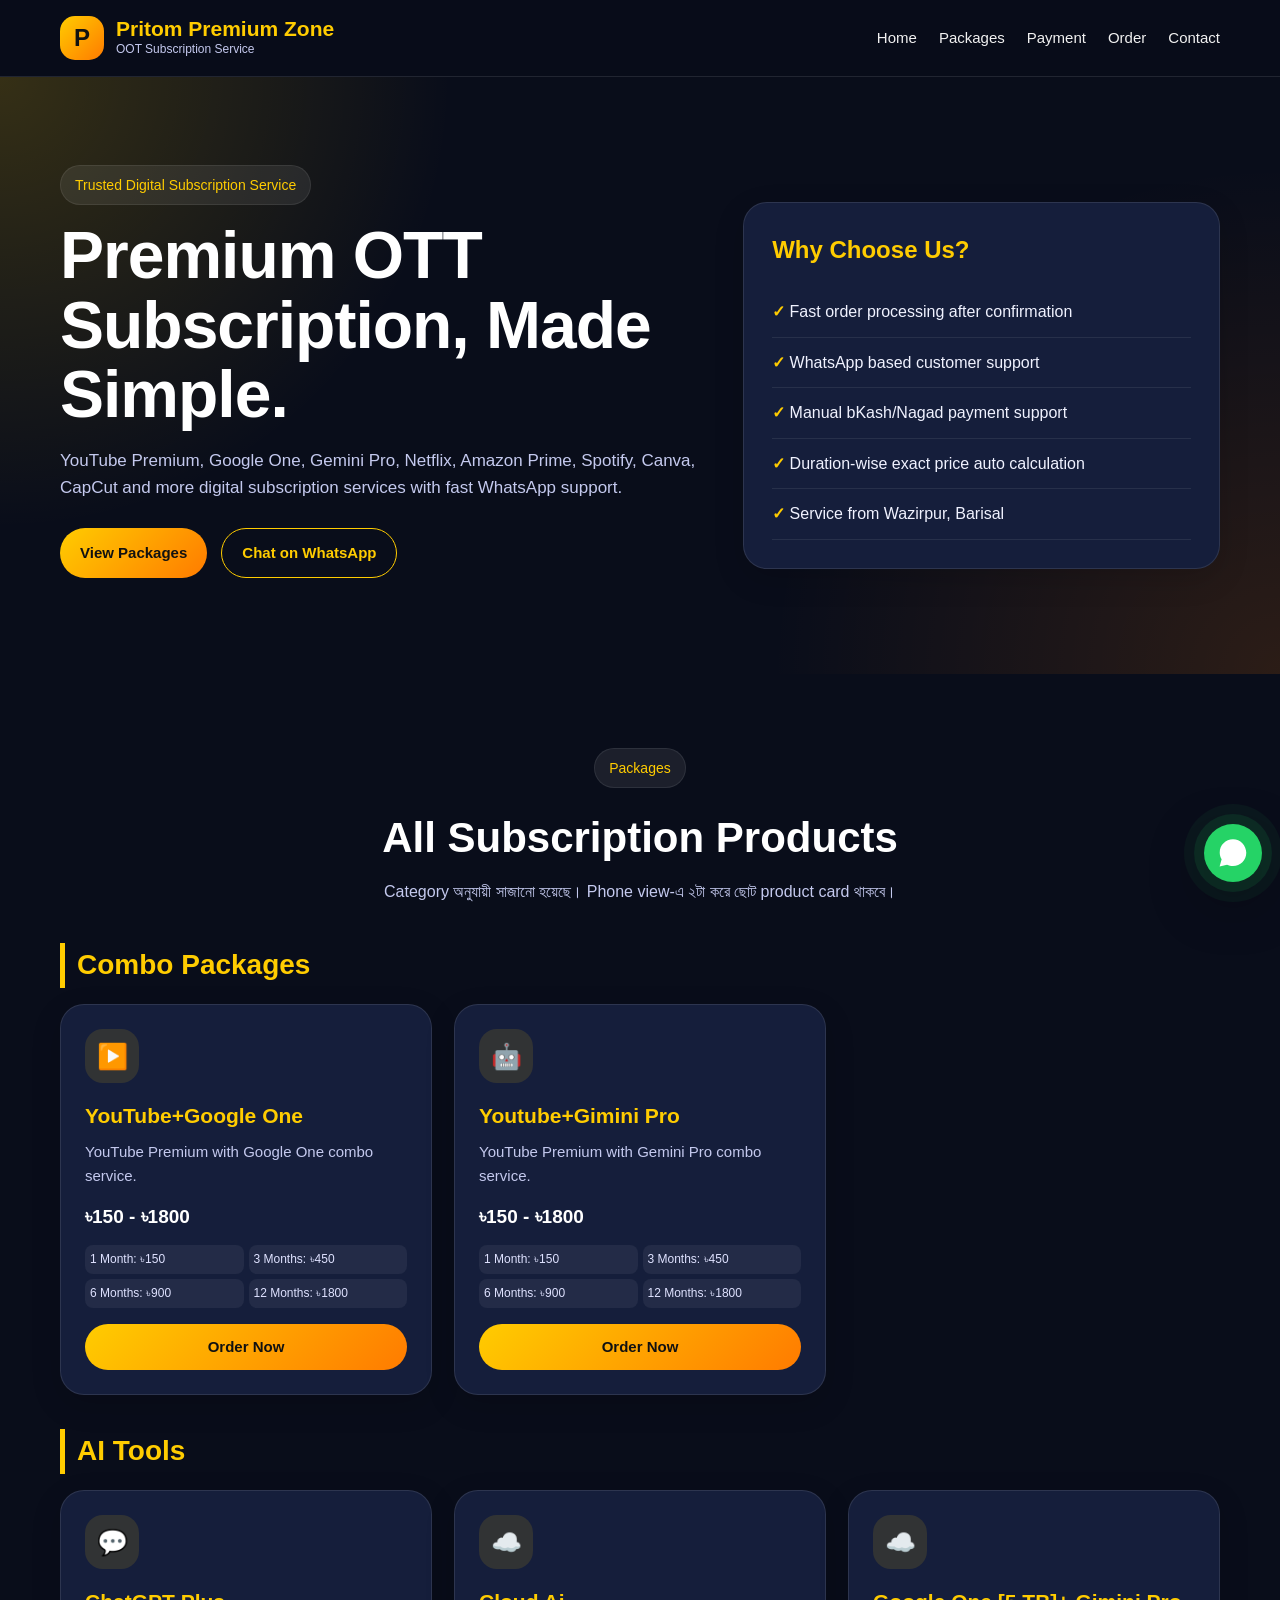
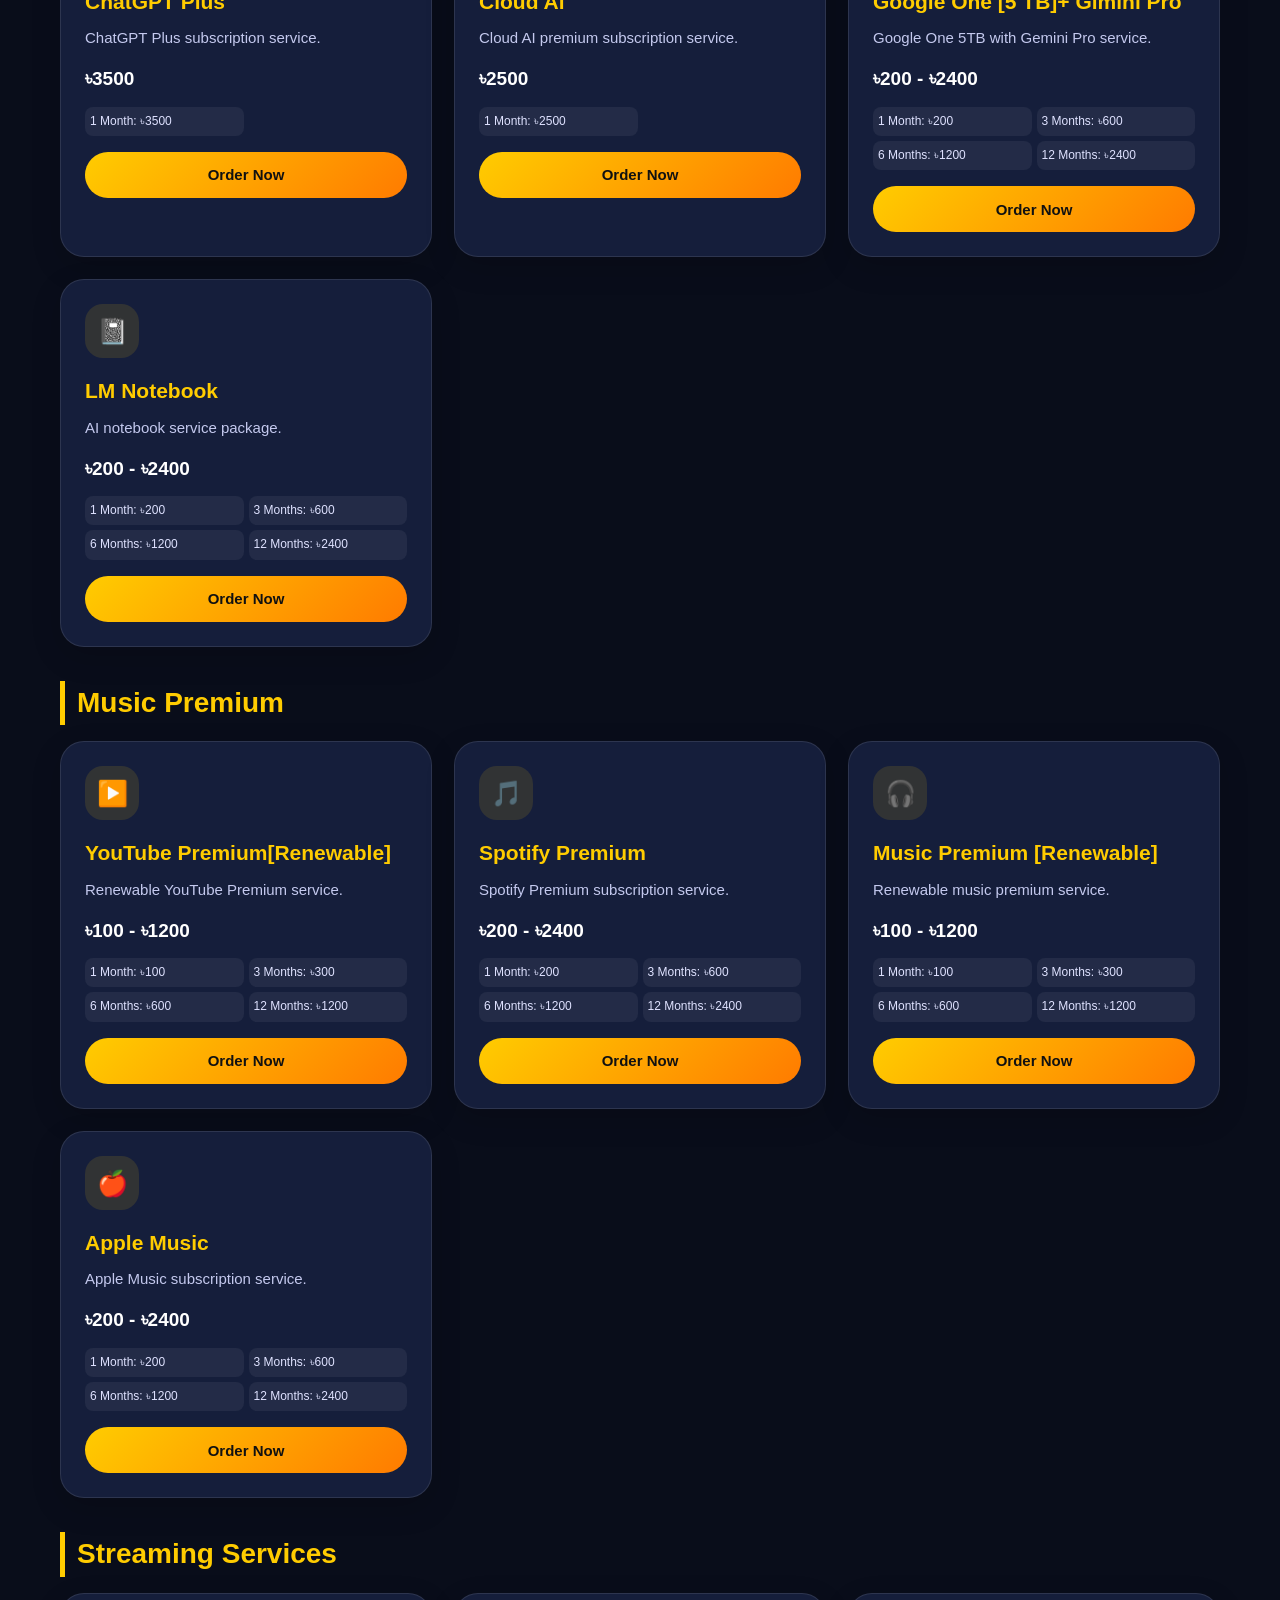
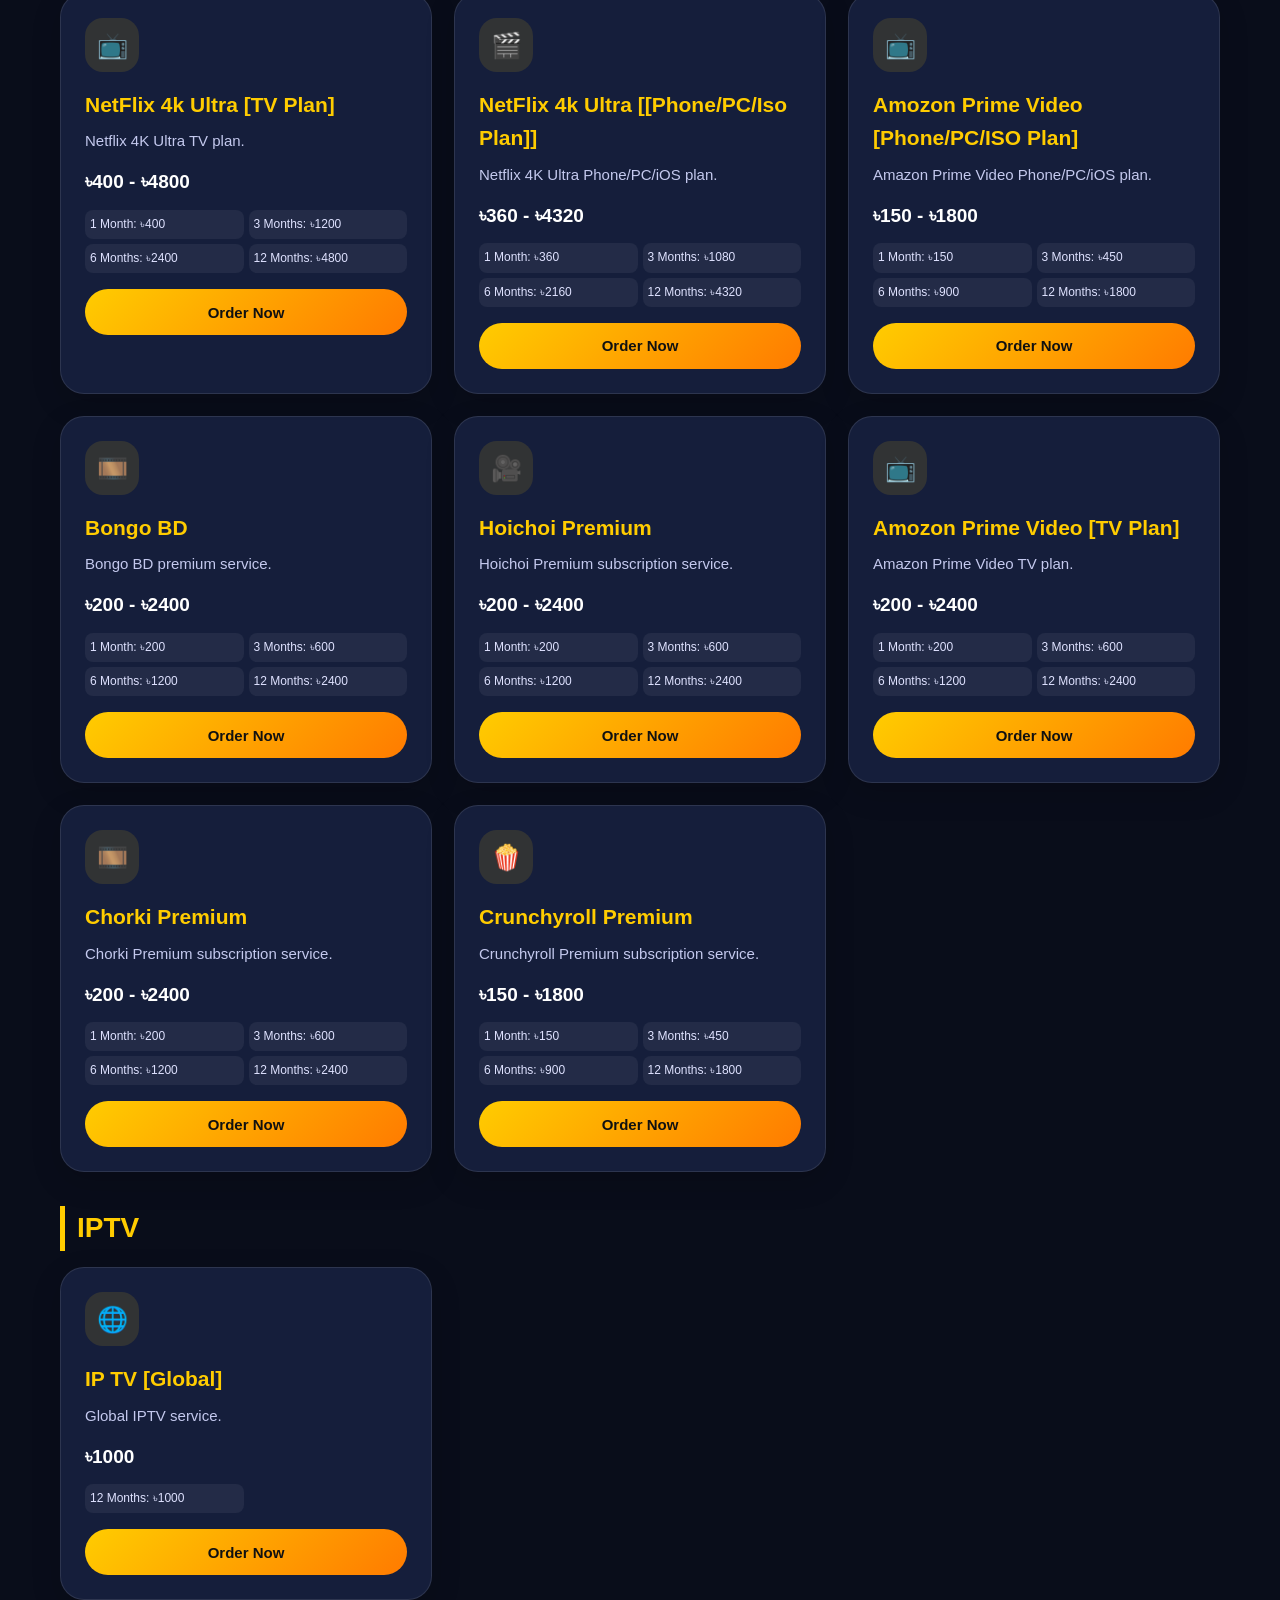
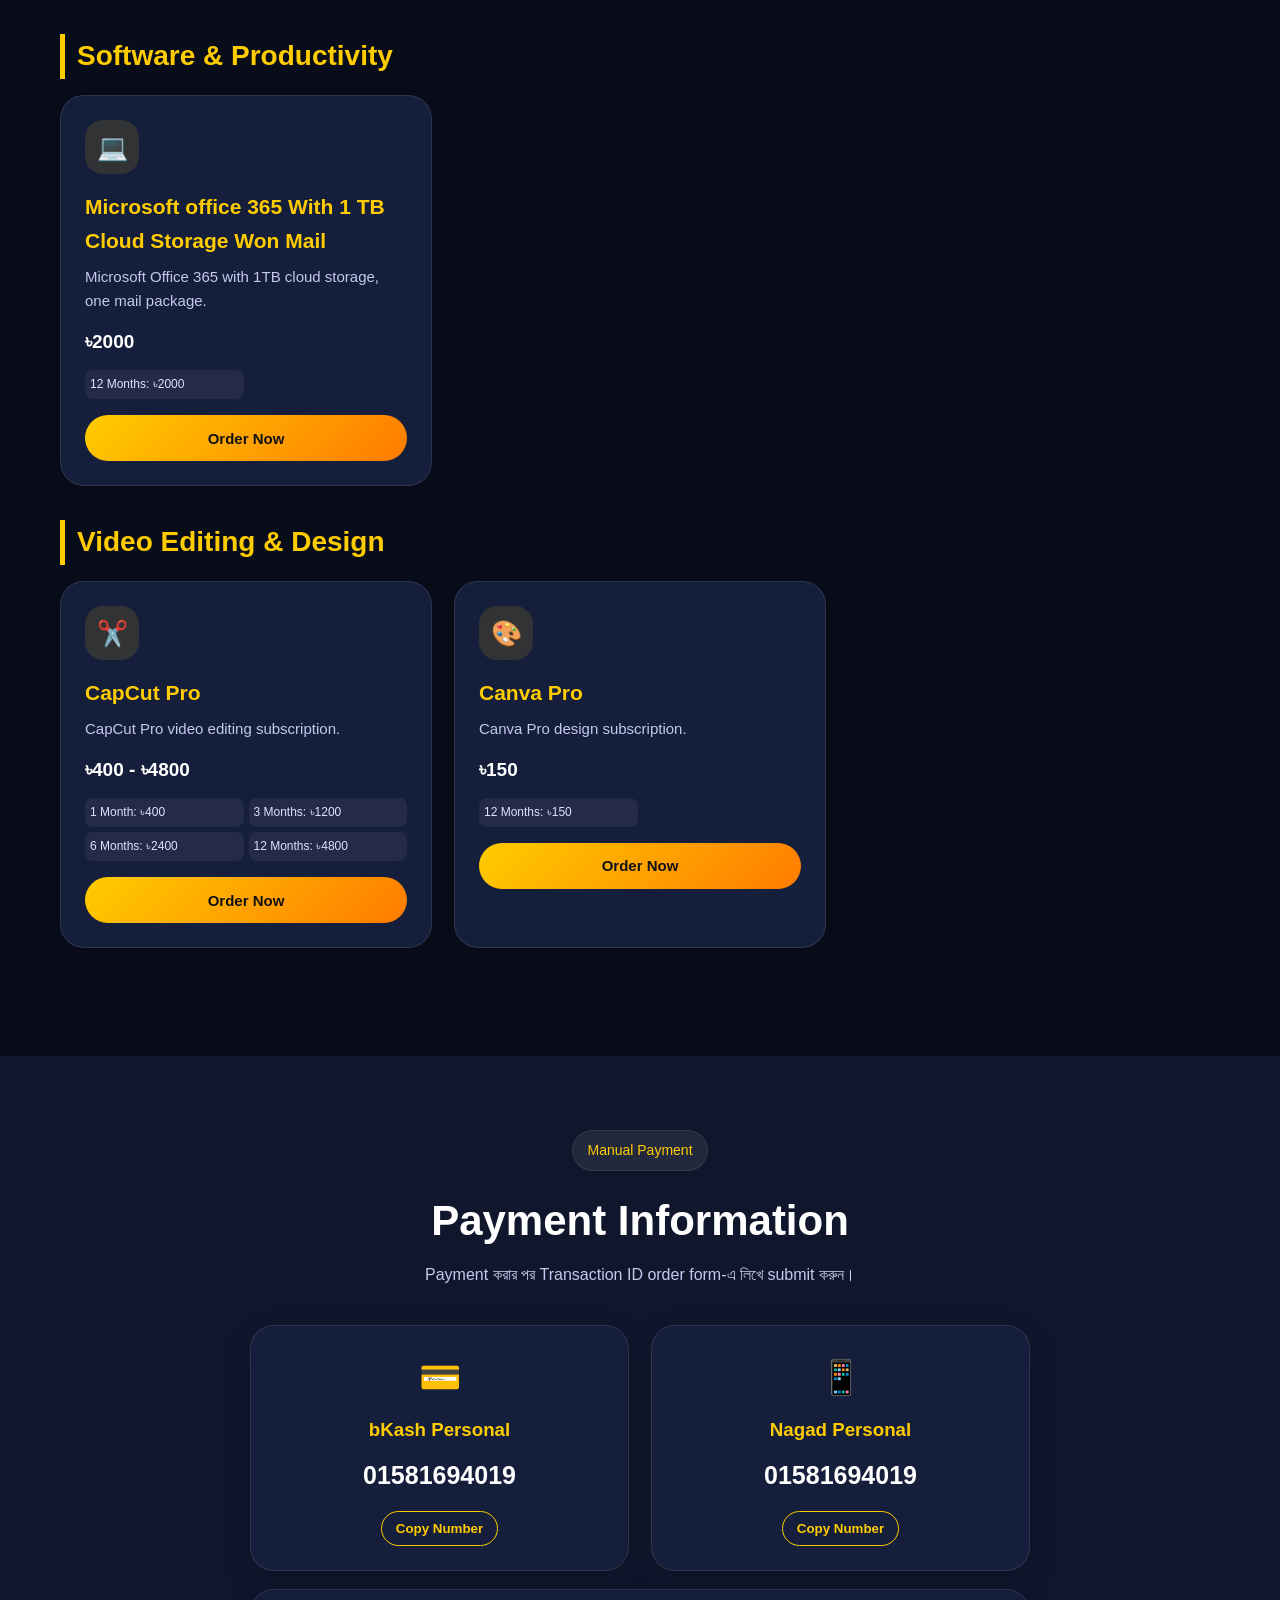
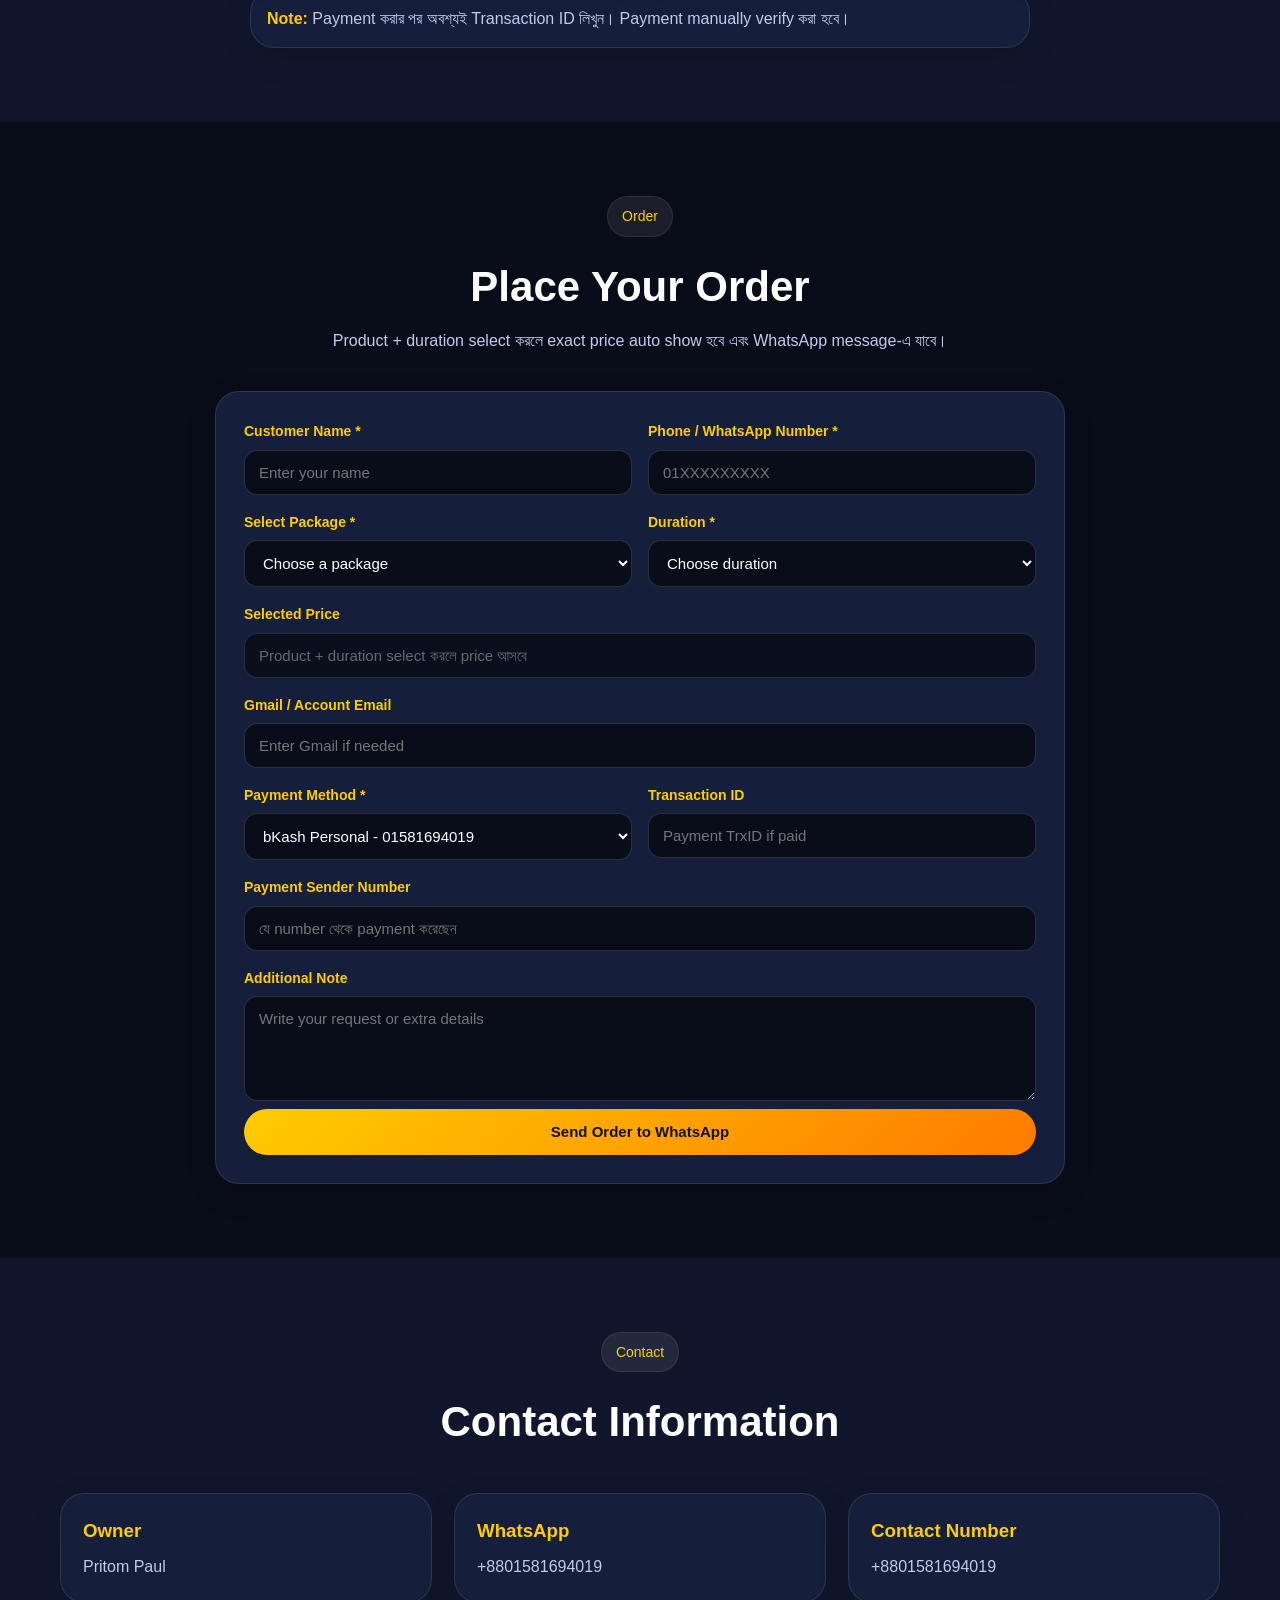
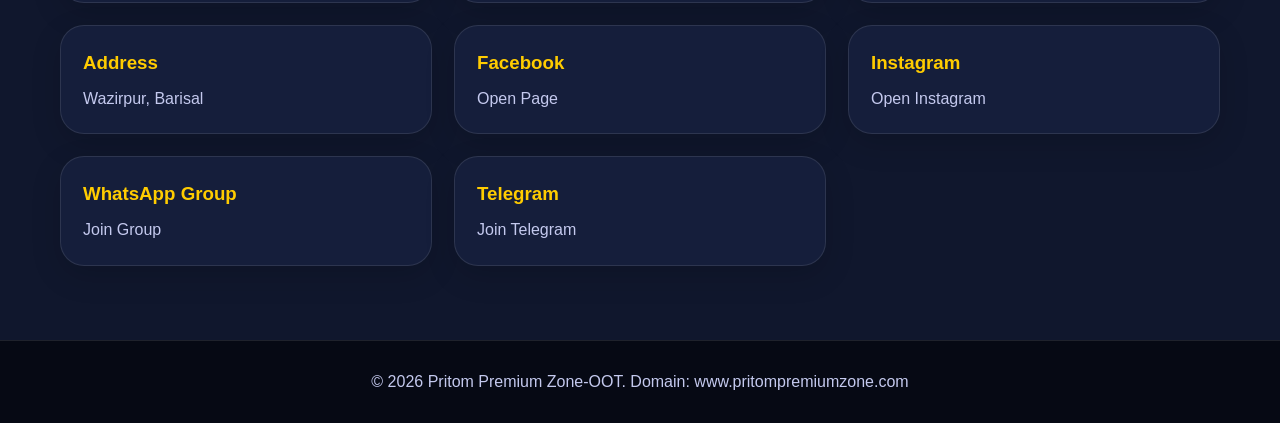
==== index.html @ 1ba86f8a "Add files via upload" ====
<!DOCTYPE html>
<html lang="bn">
<head>
  <meta charset="UTF-8" />
  <meta name="viewport" content="width=device-width, initial-scale=1.0" />
  <title>Pritom Premium Zone-OOT</title>
  <meta name="description" content="Pritom Premium Zone-OOT - Premium OTT subscription service in Bangladesh." />
  <link rel="stylesheet" href="style.css" />
</head>
<body>
  <header class="site-header">
    <div class="container nav-wrap">
      <a href="#home" class="brand">
        <span class="brand-icon">P</span>
        <span>
          <strong>Pritom Premium Zone</strong>
          <small>OOT Subscription Service</small>
        </span>
      </a>
      <button class="menu-btn" id="menuBtn">☰</button>
      <nav class="nav-menu" id="navMenu">
        <a href="#home">Home</a>
        <a href="#packages">Packages</a>
        <a href="#payment">Payment</a>
        <a href="#order">Order</a>
        <a href="#contact">Contact</a>
      </nav>
    </div>
  </header>

  <main>
    <section class="hero" id="home">
      <div class="container hero-grid">
        <div>
          <span class="tag">Trusted Digital Subscription Service</span>
          <h1>Premium OTT Subscription, Made Simple.</h1>
          <p>YouTube Premium, Google One, Gemini Pro, Netflix, Amazon Prime, Spotify, Canva, CapCut and more digital subscription services with fast WhatsApp support.</p>
          <div class="hero-actions">
            <a href="#packages" class="btn primary">View Packages</a>
            <a href="https://wa.me/8801581694019" target="_blank" class="btn secondary">Chat on WhatsApp</a>
          </div>
        </div>
        <div class="hero-card">
          <h2>Why Choose Us?</h2>
          <ul>
            <li>Fast order processing after confirmation</li>
            <li>WhatsApp based customer support</li>
            <li>Manual bKash/Nagad payment support</li>
            <li>Duration-wise exact price auto calculation</li>
            <li>Service from Wazirpur, Barisal</li>
          </ul>
        </div>
      </div>
    </section>

    <section class="section" id="packages">
      <div class="container">
        <div class="section-head">
          <span class="tag">Packages</span>
          <h2>All Subscription Products</h2>
          <p>Category অনুযায়ী সাজানো হয়েছে। Phone view-এ ২টা করে ছোট product card থাকবে।</p>
        </div>
        
      <div class="category-block">
        <h3 class="category-title">Combo Packages</h3>
        <div class="package-grid">
          
          <article class="package-card">
            <div class="package-icon">▶️</div>
            <h3>YouTube+Google One</h3>
            <p>YouTube Premium with Google One combo service.</p>
            <div class="price">৳150 - ৳1800</div>
            <div class="mini-prices"><span>1 Month: ৳150</span><span>3 Months: ৳450</span><span>6 Months: ৳900</span><span>12 Months: ৳1800</span></div>
            <button class="btn primary full" onclick="selectPackage('YouTube+Google One')">Order Now</button>
          </article>
          <article class="package-card">
            <div class="package-icon">🤖</div>
            <h3>Youtube+Gimini Pro</h3>
            <p>YouTube Premium with Gemini Pro combo service.</p>
            <div class="price">৳150 - ৳1800</div>
            <div class="mini-prices"><span>1 Month: ৳150</span><span>3 Months: ৳450</span><span>6 Months: ৳900</span><span>12 Months: ৳1800</span></div>
            <button class="btn primary full" onclick="selectPackage('Youtube+Gimini Pro')">Order Now</button>
          </article>
        </div>
      </div>
      <div class="category-block">
        <h3 class="category-title">AI Tools</h3>
        <div class="package-grid">
          
          <article class="package-card">
            <div class="package-icon">💬</div>
            <h3>ChatGPT Plus</h3>
            <p>ChatGPT Plus subscription service.</p>
            <div class="price">৳3500</div>
            <div class="mini-prices"><span>1 Month: ৳3500</span></div>
            <button class="btn primary full" onclick="selectPackage('ChatGPT Plus')">Order Now</button>
          </article>
          <article class="package-card">
            <div class="package-icon">☁️</div>
            <h3>Cloud Ai</h3>
            <p>Cloud AI premium subscription service.</p>
            <div class="price">৳2500</div>
            <div class="mini-prices"><span>1 Month: ৳2500</span></div>
            <button class="btn primary full" onclick="selectPackage('Cloud Ai')">Order Now</button>
          </article>
          <article class="package-card">
            <div class="package-icon">☁️</div>
            <h3>Google One [5 TB]+ Gimini Pro</h3>
            <p>Google One 5TB with Gemini Pro service.</p>
            <div class="price">৳200 - ৳2400</div>
            <div class="mini-prices"><span>1 Month: ৳200</span><span>3 Months: ৳600</span><span>6 Months: ৳1200</span><span>12 Months: ৳2400</span></div>
            <button class="btn primary full" onclick="selectPackage('Google One [5 TB]+ Gimini Pro')">Order Now</button>
          </article>
          <article class="package-card">
            <div class="package-icon">📓</div>
            <h3>LM Notebook</h3>
            <p>AI notebook service package.</p>
            <div class="price">৳200 - ৳2400</div>
            <div class="mini-prices"><span>1 Month: ৳200</span><span>3 Months: ৳600</span><span>6 Months: ৳1200</span><span>12 Months: ৳2400</span></div>
            <button class="btn primary full" onclick="selectPackage('LM Notebook')">Order Now</button>
          </article>
        </div>
      </div>
      <div class="category-block">
        <h3 class="category-title">Music Premium</h3>
        <div class="package-grid">
          
          <article class="package-card">
            <div class="package-icon">▶️</div>
            <h3>YouTube Premium[Renewable]</h3>
            <p>Renewable YouTube Premium service.</p>
            <div class="price">৳100 - ৳1200</div>
            <div class="mini-prices"><span>1 Month: ৳100</span><span>3 Months: ৳300</span><span>6 Months: ৳600</span><span>12 Months: ৳1200</span></div>
            <button class="btn primary full" onclick="selectPackage('YouTube Premium[Renewable]')">Order Now</button>
          </article>
          <article class="package-card">
            <div class="package-icon">🎵</div>
            <h3>Spotify Premium</h3>
            <p>Spotify Premium subscription service.</p>
            <div class="price">৳200 - ৳2400</div>
            <div class="mini-prices"><span>1 Month: ৳200</span><span>3 Months: ৳600</span><span>6 Months: ৳1200</span><span>12 Months: ৳2400</span></div>
            <button class="btn primary full" onclick="selectPackage('Spotify Premium')">Order Now</button>
          </article>
          <article class="package-card">
            <div class="package-icon">🎧</div>
            <h3>Music Premium [Renewable]</h3>
            <p>Renewable music premium service.</p>
            <div class="price">৳100 - ৳1200</div>
            <div class="mini-prices"><span>1 Month: ৳100</span><span>3 Months: ৳300</span><span>6 Months: ৳600</span><span>12 Months: ৳1200</span></div>
            <button class="btn primary full" onclick="selectPackage('Music Premium [Renewable]')">Order Now</button>
          </article>
          <article class="package-card">
            <div class="package-icon">🍎</div>
            <h3>Apple Music</h3>
            <p>Apple Music subscription service.</p>
            <div class="price">৳200 - ৳2400</div>
            <div class="mini-prices"><span>1 Month: ৳200</span><span>3 Months: ৳600</span><span>6 Months: ৳1200</span><span>12 Months: ৳2400</span></div>
            <button class="btn primary full" onclick="selectPackage('Apple Music')">Order Now</button>
          </article>
        </div>
      </div>
      <div class="category-block">
        <h3 class="category-title">Streaming Services</h3>
        <div class="package-grid">
          
          <article class="package-card">
            <div class="package-icon">📺</div>
            <h3>NetFlix 4k Ultra [TV Plan]</h3>
            <p>Netflix 4K Ultra TV plan.</p>
            <div class="price">৳400 - ৳4800</div>
            <div class="mini-prices"><span>1 Month: ৳400</span><span>3 Months: ৳1200</span><span>6 Months: ৳2400</span><span>12 Months: ৳4800</span></div>
            <button class="btn primary full" onclick="selectPackage('NetFlix 4k Ultra [TV Plan]')">Order Now</button>
          </article>
          <article class="package-card">
            <div class="package-icon">🎬</div>
            <h3>NetFlix 4k Ultra [[Phone/PC/Iso Plan]]</h3>
            <p>Netflix 4K Ultra Phone/PC/iOS plan.</p>
            <div class="price">৳360 - ৳4320</div>
            <div class="mini-prices"><span>1 Month: ৳360</span><span>3 Months: ৳1080</span><span>6 Months: ৳2160</span><span>12 Months: ৳4320</span></div>
            <button class="btn primary full" onclick="selectPackage('NetFlix 4k Ultra [[Phone/PC/Iso Plan]]')">Order Now</button>
          </article>
          <article class="package-card">
            <div class="package-icon">📺</div>
            <h3>Amozon Prime Video [Phone/PC/ISO Plan]</h3>
            <p>Amazon Prime Video Phone/PC/iOS plan.</p>
            <div class="price">৳150 - ৳1800</div>
            <div class="mini-prices"><span>1 Month: ৳150</span><span>3 Months: ৳450</span><span>6 Months: ৳900</span><span>12 Months: ৳1800</span></div>
            <button class="btn primary full" onclick="selectPackage('Amozon Prime Video [Phone/PC/ISO Plan]')">Order Now</button>
          </article>
          <article class="package-card">
            <div class="package-icon">🎞️</div>
            <h3>Bongo BD</h3>
            <p>Bongo BD premium service.</p>
            <div class="price">৳200 - ৳2400</div>
            <div class="mini-prices"><span>1 Month: ৳200</span><span>3 Months: ৳600</span><span>6 Months: ৳1200</span><span>12 Months: ৳2400</span></div>
            <button class="btn primary full" onclick="selectPackage('Bongo BD')">Order Now</button>
          </article>
          <article class="package-card">
            <div class="package-icon">🎥</div>
            <h3>Hoichoi Premium</h3>
            <p>Hoichoi Premium subscription service.</p>
            <div class="price">৳200 - ৳2400</div>
            <div class="mini-prices"><span>1 Month: ৳200</span><span>3 Months: ৳600</span><span>6 Months: ৳1200</span><span>12 Months: ৳2400</span></div>
            <button class="btn primary full" onclick="selectPackage('Hoichoi Premium')">Order Now</button>
          </article>
          <article class="package-card">
            <div class="package-icon">📺</div>
            <h3>Amozon Prime Video [TV Plan]</h3>
            <p>Amazon Prime Video TV plan.</p>
            <div class="price">৳200 - ৳2400</div>
            <div class="mini-prices"><span>1 Month: ৳200</span><span>3 Months: ৳600</span><span>6 Months: ৳1200</span><span>12 Months: ৳2400</span></div>
            <button class="btn primary full" onclick="selectPackage('Amozon Prime Video [TV Plan]')">Order Now</button>
          </article>
          <article class="package-card">
            <div class="package-icon">🎞️</div>
            <h3>Chorki Premium</h3>
            <p>Chorki Premium subscription service.</p>
            <div class="price">৳200 - ৳2400</div>
            <div class="mini-prices"><span>1 Month: ৳200</span><span>3 Months: ৳600</span><span>6 Months: ৳1200</span><span>12 Months: ৳2400</span></div>
            <button class="btn primary full" onclick="selectPackage('Chorki Premium')">Order Now</button>
          </article>
          <article class="package-card">
            <div class="package-icon">🍿</div>
            <h3>Crunchyroll Premium</h3>
            <p>Crunchyroll Premium subscription service.</p>
            <div class="price">৳150 - ৳1800</div>
            <div class="mini-prices"><span>1 Month: ৳150</span><span>3 Months: ৳450</span><span>6 Months: ৳900</span><span>12 Months: ৳1800</span></div>
            <button class="btn primary full" onclick="selectPackage('Crunchyroll Premium')">Order Now</button>
          </article>
        </div>
      </div>
      <div class="category-block">
        <h3 class="category-title">IPTV</h3>
        <div class="package-grid">
          
          <article class="package-card">
            <div class="package-icon">🌐</div>
            <h3>IP TV [Global]</h3>
            <p>Global IPTV service.</p>
            <div class="price">৳1000</div>
            <div class="mini-prices"><span>12 Months: ৳1000</span></div>
            <button class="btn primary full" onclick="selectPackage('IP TV [Global]')">Order Now</button>
          </article>
        </div>
      </div>
      <div class="category-block">
        <h3 class="category-title">Software &amp; Productivity</h3>
        <div class="package-grid">
          
          <article class="package-card">
            <div class="package-icon">💻</div>
            <h3>Microsoft office 365 With 1 TB Cloud Storage Won Mail</h3>
            <p>Microsoft Office 365 with 1TB cloud storage, one mail package.</p>
            <div class="price">৳2000</div>
            <div class="mini-prices"><span>12 Months: ৳2000</span></div>
            <button class="btn primary full" onclick="selectPackage('Microsoft office 365 With 1 TB Cloud Storage Won Mail')">Order Now</button>
          </article>
        </div>
      </div>
      <div class="category-block">
        <h3 class="category-title">Video Editing &amp; Design</h3>
        <div class="package-grid">
          
          <article class="package-card">
            <div class="package-icon">✂️</div>
            <h3>CapCut Pro</h3>
            <p>CapCut Pro video editing subscription.</p>
            <div class="price">৳400 - ৳4800</div>
            <div class="mini-prices"><span>1 Month: ৳400</span><span>3 Months: ৳1200</span><span>6 Months: ৳2400</span><span>12 Months: ৳4800</span></div>
            <button class="btn primary full" onclick="selectPackage('CapCut Pro')">Order Now</button>
          </article>
          <article class="package-card">
            <div class="package-icon">🎨</div>
            <h3>Canva Pro</h3>
            <p>Canva Pro design subscription.</p>
            <div class="price">৳150</div>
            <div class="mini-prices"><span>12 Months: ৳150</span></div>
            <button class="btn primary full" onclick="selectPackage('Canva Pro')">Order Now</button>
          </article>
        </div>
      </div>
      </div>
    </section>

    <section class="section dark-section" id="payment">
      <div class="container">
        <div class="section-head">
          <span class="tag">Manual Payment</span>
          <h2>Payment Information</h2>
          <p>Payment করার পর Transaction ID order form-এ লিখে submit করুন।</p>
        </div>
        <div class="payment-grid">
          <div class="payment-card">
            <div class="payment-icon">💳</div>
            <h3>bKash Personal</h3>
            <p class="payment-number">01581694019</p>
            <button class="copy-btn" onclick="copyText('01581694019')">Copy Number</button>
          </div>
          <div class="payment-card">
            <div class="payment-icon">📱</div>
            <h3>Nagad Personal</h3>
            <p class="payment-number">01581694019</p>
            <button class="copy-btn" onclick="copyText('01581694019')">Copy Number</button>
          </div>
        </div>
        <div class="payment-note">
          <strong>Note:</strong> Payment করার পর অবশ্যই Transaction ID লিখুন। Payment manually verify করা হবে।
        </div>
      </div>
    </section>

    <section class="section" id="order">
      <div class="container">
        <div class="section-head">
          <span class="tag">Order</span>
          <h2>Place Your Order</h2>
          <p>Product + duration select করলে exact price auto show হবে এবং WhatsApp message-এ যাবে।</p>
        </div>
        <div class="order-box">
          <form id="orderForm">
            <div class="form-grid">
              <div class="form-group">
                <label for="customerName">Customer Name *</label>
                <input type="text" id="customerName" placeholder="Enter your name" required />
              </div>
              <div class="form-group">
                <label for="customerPhone">Phone / WhatsApp Number *</label>
                <input type="tel" id="customerPhone" placeholder="01XXXXXXXXX" required />
              </div>
              <div class="form-group">
                <label for="serviceName">Select Package *</label>
                <select id="serviceName" required>
                  <option value="">Choose a package</option>
                  <option value="YouTube+Google One">YouTube+Google One</option>
                  <option value="Youtube+Gimini Pro">Youtube+Gimini Pro</option>
                  <option value="ChatGPT Plus">ChatGPT Plus</option>
                  <option value="Cloud Ai">Cloud Ai</option>
                  <option value="Google One [5 TB]+ Gimini Pro">Google One [5 TB]+ Gimini Pro</option>
                  <option value="LM Notebook">LM Notebook</option>
                  <option value="YouTube Premium[Renewable]">YouTube Premium[Renewable]</option>
                  <option value="Spotify Premium">Spotify Premium</option>
                  <option value="Music Premium [Renewable]">Music Premium [Renewable]</option>
                  <option value="Apple Music">Apple Music</option>
                  <option value="NetFlix 4k Ultra [TV Plan]">NetFlix 4k Ultra [TV Plan]</option>
                  <option value="NetFlix 4k Ultra [[Phone/PC/Iso Plan]]">NetFlix 4k Ultra [[Phone/PC/Iso Plan]]</option>
                  <option value="Amozon Prime Video [Phone/PC/ISO Plan]">Amozon Prime Video [Phone/PC/ISO Plan]</option>
                  <option value="Bongo BD">Bongo BD</option>
                  <option value="Hoichoi Premium">Hoichoi Premium</option>
                  <option value="Amozon Prime Video [TV Plan]">Amozon Prime Video [TV Plan]</option>
                  <option value="Chorki Premium">Chorki Premium</option>
                  <option value="Crunchyroll Premium">Crunchyroll Premium</option>
                  <option value="IP TV [Global]">IP TV [Global]</option>
                  <option value="Microsoft office 365 With 1 TB Cloud Storage Won Mail">Microsoft office 365 With 1 TB Cloud Storage Won Mail</option>
                  <option value="CapCut Pro">CapCut Pro</option>
                  <option value="Canva Pro">Canva Pro</option>
                </select>
              </div>
              <div class="form-group">
                <label for="duration">Duration *</label>
                <select id="duration" required>
                  <option value="">Choose duration</option>
                  <option value="1 Month">1 Month</option>
                  <option value="3 Months">3 Months</option>
                  <option value="6 Months">6 Months</option>
                  <option value="12 Months">12 Months</option>
                </select>
              </div>
              <div class="form-group full-row">
                <label for="selectedPrice">Selected Price</label>
                <input type="text" id="selectedPrice" value="" placeholder="Product + duration select করলে price আসবে" readonly />
              </div>
              <div class="form-group full-row">
                <label for="gmail">Gmail / Account Email</label>
                <input type="email" id="gmail" placeholder="Enter Gmail if needed" />
              </div>
              <div class="form-group">
                <label for="paymentMethod">Payment Method *</label>
                <select id="paymentMethod" required>
                  <option value="bKash Personal - 01581694019">bKash Personal - 01581694019</option>
                  <option value="Nagad Personal - 01581694019">Nagad Personal - 01581694019</option>
                  <option value="Payment Not Done Yet">Payment Not Done Yet</option>
                </select>
              </div>
              <div class="form-group">
                <label for="transactionId">Transaction ID</label>
                <input type="text" id="transactionId" placeholder="Payment TrxID if paid" />
              </div>
              <div class="form-group full-row">
                <label for="paymentSender">Payment Sender Number</label>
                <input type="text" id="paymentSender" placeholder="যে number থেকে payment করেছেন" />
              </div>
              <div class="form-group full-row">
                <label for="note">Additional Note</label>
                <textarea id="note" placeholder="Write your request or extra details"></textarea>
              </div>
            </div>
            <button type="submit" class="btn primary full">Send Order to WhatsApp</button>
          </form>
        </div>
      </div>
    </section>

    <section class="section dark-section" id="contact">
      <div class="container">
        <div class="section-head">
          <span class="tag">Contact</span>
          <h2>Contact Information</h2>
        </div>
        <div class="contact-grid">
          <div class="contact-card"><h3>Owner</h3><p>Pritom Paul</p></div>
          <div class="contact-card"><h3>WhatsApp</h3><a href="https://wa.me/8801581694019" target="_blank">+8801581694019</a></div>
          <div class="contact-card"><h3>Contact Number</h3><a href="tel:+8801581694019">+8801581694019</a></div>
          <div class="contact-card"><h3>Address</h3><p>Wazirpur, Barisal</p></div>
          <div class="contact-card"><h3>Facebook</h3><a href="https://facebook.com/pritomprimiumzoneott" target="_blank">Open Page</a></div>
          <div class="contact-card"><h3>Instagram</h3><a href="https://www.instagram.com/pritompremiumzone1?igsh=MXJjbnZ0OGJhaTJrMA==" target="_blank">Open Instagram</a></div>
          <div class="contact-card"><h3>WhatsApp Group</h3><a href="https://chat.whatsapp.com/Hv9sTdpQk4C9olyTNZqbUu" target="_blank">Join Group</a></div>
          <div class="contact-card"><h3>Telegram</h3><a href="https://t.me/pritompremiumzone" target="_blank">Join Telegram</a></div>
        </div>
      </div>
    </section>
  </main>

  <footer class="footer"><div class="container">© 2026 Pritom Premium Zone-OOT. Domain: www.pritompremiumzone.com</div></footer>

  <a href="https://wa.me/8801581694019" class="whatsapp-float" target="_blank" aria-label="WhatsApp Chat">
    <svg viewBox="0 0 32 32" aria-hidden="true"><path d="M16 3C9 3 3.5 8.6 3.5 15.5c0 2.3.6 4.5 1.8 6.4L3.4 28.8l7-1.8c1.7.9 3.6 1.3 5.6 1.3 6.9 0 12.5-5.6 12.5-12.5S22.9 3 16 3zm5.7 15.4c-.3-.2-1.9-.9-2.1-1s-.5-.2-.7.2-.8 1-1 1.2-.4.2-.7.1c-.3-.2-1.3-.5-2.5-1.6-.9-.8-1.6-1.9-1.8-2.2-.2-.3 0-.5.1-.7.2-.1.3-.3.5-.5s.2-.3.3-.5 0-.4 0-.6-.7-1.6-.9-2.2c-.2-.6-.5-.5-.7-.5h-.6c-.2 0-.5.1-.8.4s-1 1-1 2.4 1.1 2.8 1.2 3c.2.2 2.1 3.2 5.1 4.5.7.3 1.2.5 1.7.6.7.2 1.3.2 1.8.1.6-.1 1.9-.8 2.1-1.5s.3-1.3.2-1.5-.2-.2-.5-.4z"/></svg>
  </a>

  <script>
    const PRODUCT_PRICES = {"YouTube+Google One": {"1 Month": 150, "3 Months": 450, "6 Months": 900, "12 Months": 1800}, "Youtube+Gimini Pro": {"1 Month": 150, "3 Months": 450, "6 Months": 900, "12 Months": 1800}, "ChatGPT Plus": {"1 Month": 3500}, "Cloud Ai": {"1 Month": 2500}, "Google One [5 TB]+ Gimini Pro": {"1 Month": 200, "3 Months": 600, "6 Months": 1200, "12 Months": 2400}, "LM Notebook": {"1 Month": 200, "3 Months": 600, "6 Months": 1200, "12 Months": 2400}, "YouTube Premium[Renewable]": {"1 Month": 100, "3 Months": 300, "6 Months": 600, "12 Months": 1200}, "Spotify Premium": {"1 Month": 200, "3 Months": 600, "6 Months": 1200, "12 Months": 2400}, "Music Premium [Renewable]": {"1 Month": 100, "3 Months": 300, "6 Months": 600, "12 Months": 1200}, "Apple Music": {"1 Month": 200, "3 Months": 600, "6 Months": 1200, "12 Months": 2400}, "NetFlix 4k Ultra [TV Plan]": {"1 Month": 400, "3 Months": 1200, "6 Months": 2400, "12 Months": 4800}, "NetFlix 4k Ultra [[Phone/PC/Iso Plan]]": {"1 Month": 360, "3 Months": 1080, "6 Months": 2160, "12 Months": 4320}, "Amozon Prime Video [Phone/PC/ISO Plan]": {"1 Month": 150, "3 Months": 450, "6 Months": 900, "12 Months": 1800}, "Bongo BD": {"1 Month": 200, "3 Months": 600, "6 Months": 1200, "12 Months": 2400}, "Hoichoi Premium": {"1 Month": 200, "3 Months": 600, "6 Months": 1200, "12 Months": 2400}, "Amozon Prime Video [TV Plan]": {"1 Month": 200, "3 Months": 600, "6 Months": 1200, "12 Months": 2400}, "Chorki Premium": {"1 Month": 200, "3 Months": 600, "6 Months": 1200, "12 Months": 2400}, "Crunchyroll Premium": {"1 Month": 150, "3 Months": 450, "6 Months": 900, "12 Months": 1800}, "IP TV [Global]": {"12 Months": 1000}, "Microsoft office 365 With 1 TB Cloud Storage Won Mail": {"12 Months": 2000}, "CapCut Pro": {"1 Month": 400, "3 Months": 1200, "6 Months": 2400, "12 Months": 4800}, "Canva Pro": {"12 Months": 150}};
  </script>
  <script src="script.js"></script>
</body>
</html>
---- style.css ----
*{margin:0;padding:0;box-sizing:border-box}:root{--bg:#090d1a;--bg-2:#10172d;--card:#151e3b;--text:#fff;--muted:#c4c9ee;--gold:#ffcc00;--orange:#ff7b00;--border:rgba(255,255,255,.1);--shadow:0 18px 55px rgba(0,0,0,.35)}html{scroll-behavior:smooth}body{background:var(--bg);color:var(--text);font-family:Arial,Helvetica,sans-serif;line-height:1.6}a{color:inherit;text-decoration:none}button,input,textarea,select{font-family:inherit}.container{width:min(1160px,92%);margin:0 auto}.site-header{position:sticky;top:0;z-index:1000;background:rgba(9,13,26,.94);border-bottom:1px solid var(--border);backdrop-filter:blur(12px)}.nav-wrap{min-height:76px;display:flex;align-items:center;justify-content:space-between;gap:24px}.brand{display:flex;align-items:center;gap:12px}.brand-icon{width:44px;height:44px;display:grid;place-items:center;background:linear-gradient(135deg,var(--gold),var(--orange));color:#111;border-radius:15px;font-weight:900;font-size:24px}.brand strong,.brand small{display:block}.brand strong{font-size:21px;color:var(--gold);line-height:1.1}.brand small{color:var(--muted);font-size:12px}.nav-menu{display:flex;align-items:center;gap:22px}.nav-menu a{color:#f1f1f1;font-size:15px;transition:.25s}.nav-menu a:hover{color:var(--gold)}.menu-btn{display:none;border:1px solid var(--border);background:transparent;color:var(--text);border-radius:10px;padding:8px 12px;font-size:22px;cursor:pointer}.hero{padding:88px 0 68px;background:radial-gradient(circle at top left,rgba(255,204,0,.18),transparent 32%),radial-gradient(circle at bottom right,rgba(255,123,0,.14),transparent 36%)}.hero-grid{display:grid;grid-template-columns:1.15fr .85fr;gap:38px;align-items:center}.tag{display:inline-block;padding:8px 14px;border-radius:999px;background:rgba(255,255,255,.08);color:var(--gold);font-size:14px;margin-bottom:16px;border:1px solid rgba(255,255,255,.08)}.hero h1{font-size:clamp(38px,6vw,66px);line-height:1.05;margin-bottom:18px;letter-spacing:-1px}.hero p{color:var(--muted);font-size:17px;max-width:650px;margin-bottom:26px}.hero-actions{display:flex;gap:14px;flex-wrap:wrap;margin-bottom:28px}.btn{display:inline-flex;justify-content:center;align-items:center;min-height:46px;padding:12px 20px;border-radius:999px;font-weight:700;border:none;cursor:pointer;transition:.25s;font-size:15px}.btn.primary{background:linear-gradient(135deg,var(--gold),var(--orange));color:#111}.btn.secondary{border:1px solid var(--gold);color:var(--gold);background:transparent}.btn:hover{transform:translateY(-2px);box-shadow:0 12px 28px rgba(255,170,0,.22)}.btn.full{width:100%}.hero-card,.package-card,.contact-card,.order-box,details,.payment-card,.payment-note{background:var(--card);border:1px solid var(--border);border-radius:24px;box-shadow:0 10px 30px rgba(0,0,0,.15)}.hero-card{padding:28px}.hero-card h2{color:var(--gold);margin-bottom:18px}.hero-card ul{list-style:none}.hero-card li{padding:12px 0;color:#f0f2ff;border-bottom:1px solid rgba(255,255,255,.08)}.hero-card li:before{content:"✓ ";color:var(--gold);font-weight:900}.section{padding:74px 0}.dark-section{background:var(--bg-2)}.section-head{text-align:center;margin-bottom:38px}.section-head h2{font-size:clamp(30px,4vw,42px);margin-bottom:8px}.section-head p{color:var(--muted)}.category-block{margin:34px 0}.category-title{color:var(--gold);font-size:28px;margin-bottom:16px;border-left:5px solid var(--gold);padding-left:12px}.package-grid,.contact-grid,.payment-grid{display:grid;grid-template-columns:repeat(3,minmax(0,1fr));gap:22px}.payment-grid{grid-template-columns:repeat(2,minmax(0,1fr));max-width:780px;margin:0 auto}.payment-card{padding:24px;text-align:center}.payment-icon{font-size:34px;margin-bottom:10px}.payment-card h3{color:var(--gold)}.payment-number{font-size:25px;font-weight:900;margin:10px 0 16px}.copy-btn{border:1px solid var(--gold);background:transparent;color:var(--gold);border-radius:999px;padding:9px 14px;cursor:pointer;font-weight:700}.payment-note{max-width:780px;margin:18px auto 0;padding:16px;color:var(--muted)}.payment-note strong{color:var(--gold)}.package-card{padding:24px;transition:.25s}.package-card:hover{transform:translateY(-5px);border-color:rgba(255,204,0,.45)}.package-icon{width:54px;height:54px;display:grid;place-items:center;background:rgba(255,204,0,.12);border-radius:18px;font-size:25px;margin-bottom:16px}.package-card h3{color:var(--gold);font-size:21px;margin-bottom:8px}.package-card p{color:var(--muted);font-size:15px;margin-bottom:14px}.price{font-size:19px;font-weight:800;margin-bottom:10px}.mini-prices{display:grid;grid-template-columns:1fr 1fr;gap:5px;margin:12px 0 16px}.mini-prices span{font-size:12px;color:#dfe2ff;background:rgba(255,255,255,.06);padding:5px;border-radius:8px}.order-box{max-width:850px;margin:0 auto;padding:28px}.form-grid{display:grid;grid-template-columns:1fr 1fr;gap:16px}.full-row{grid-column:1/-1}label{display:block;color:var(--gold);font-size:14px;font-weight:800;margin-bottom:7px}input,select,textarea{width:100%;padding:13px 14px;border-radius:13px;border:1px solid rgba(255,255,255,.14);background:#090d1a;color:var(--text);outline:none;font-size:15px}input[readonly]{opacity:.85}textarea{min-height:105px;resize:vertical}.contact-card{padding:22px}.contact-card h3{color:var(--gold);margin-bottom:8px}.contact-card p,.contact-card a{color:var(--muted);word-break:break-word}.footer{background:#060914;padding:28px 0;border-top:1px solid var(--border);color:var(--muted);text-align:center}.whatsapp-float{position:fixed;right:18px;bottom:18px;width:58px;height:58px;border-radius:50%;background:#25d366;color:#fff;display:grid;place-items:center;box-shadow:0 0 0 10px rgba(37,211,102,.1),0 0 0 20px rgba(37,211,102,.05),var(--shadow);z-index:999}.whatsapp-float svg{width:34px;height:34px;fill:#fff}@media(max-width:980px){.hero-grid{grid-template-columns:1fr}.package-grid,.contact-grid{grid-template-columns:repeat(2,minmax(0,1fr));gap:14px}.payment-grid{grid-template-columns:repeat(2,minmax(0,1fr))}.nav-menu{position:absolute;left:0;right:0;top:76px;display:none;flex-direction:column;padding:20px;background:#090d1a;border-bottom:1px solid var(--border)}.nav-menu.active{display:flex}.menu-btn{display:block}}@media(max-width:600px){.container{width:min(100%,94%)}.brand strong{font-size:16px}.brand small{font-size:10px}.brand-icon{width:38px;height:38px;font-size:21px}.hero{padding:48px 0 42px}.hero h1{font-size:34px}.hero p{font-size:14px}.hero-card,.order-box{border-radius:18px;padding:18px}.form-grid{grid-template-columns:1fr}.full-row{grid-column:auto}.hero-actions .btn{width:100%}.section{padding:48px 0}.section-head{margin-bottom:22px}.section-head h2{font-size:26px}.section-head p{font-size:13px}.category-title{font-size:22px}.package-grid,.contact-grid{grid-template-columns:repeat(2,minmax(0,1fr))!important;gap:10px}.payment-grid{grid-template-columns:1fr;gap:12px}.payment-card{padding:17px}.payment-number{font-size:22px}.package-card,.contact-card{padding:11px;border-radius:15px}.package-icon{width:32px;height:32px;font-size:15px;border-radius:10px;margin-bottom:8px}.package-card h3{font-size:13px;line-height:1.28;margin-bottom:6px}.package-card p{font-size:10px;line-height:1.35;margin-bottom:8px}.price{font-size:12px;margin-bottom:8px}.mini-prices{grid-template-columns:1fr;gap:3px;margin:8px 0 10px}.mini-prices span{font-size:9px;padding:3px}.package-card .btn{min-height:31px;padding:7px 5px;font-size:10px}.contact-card h3{font-size:12px}.contact-card p,.contact-card a{font-size:10px}}
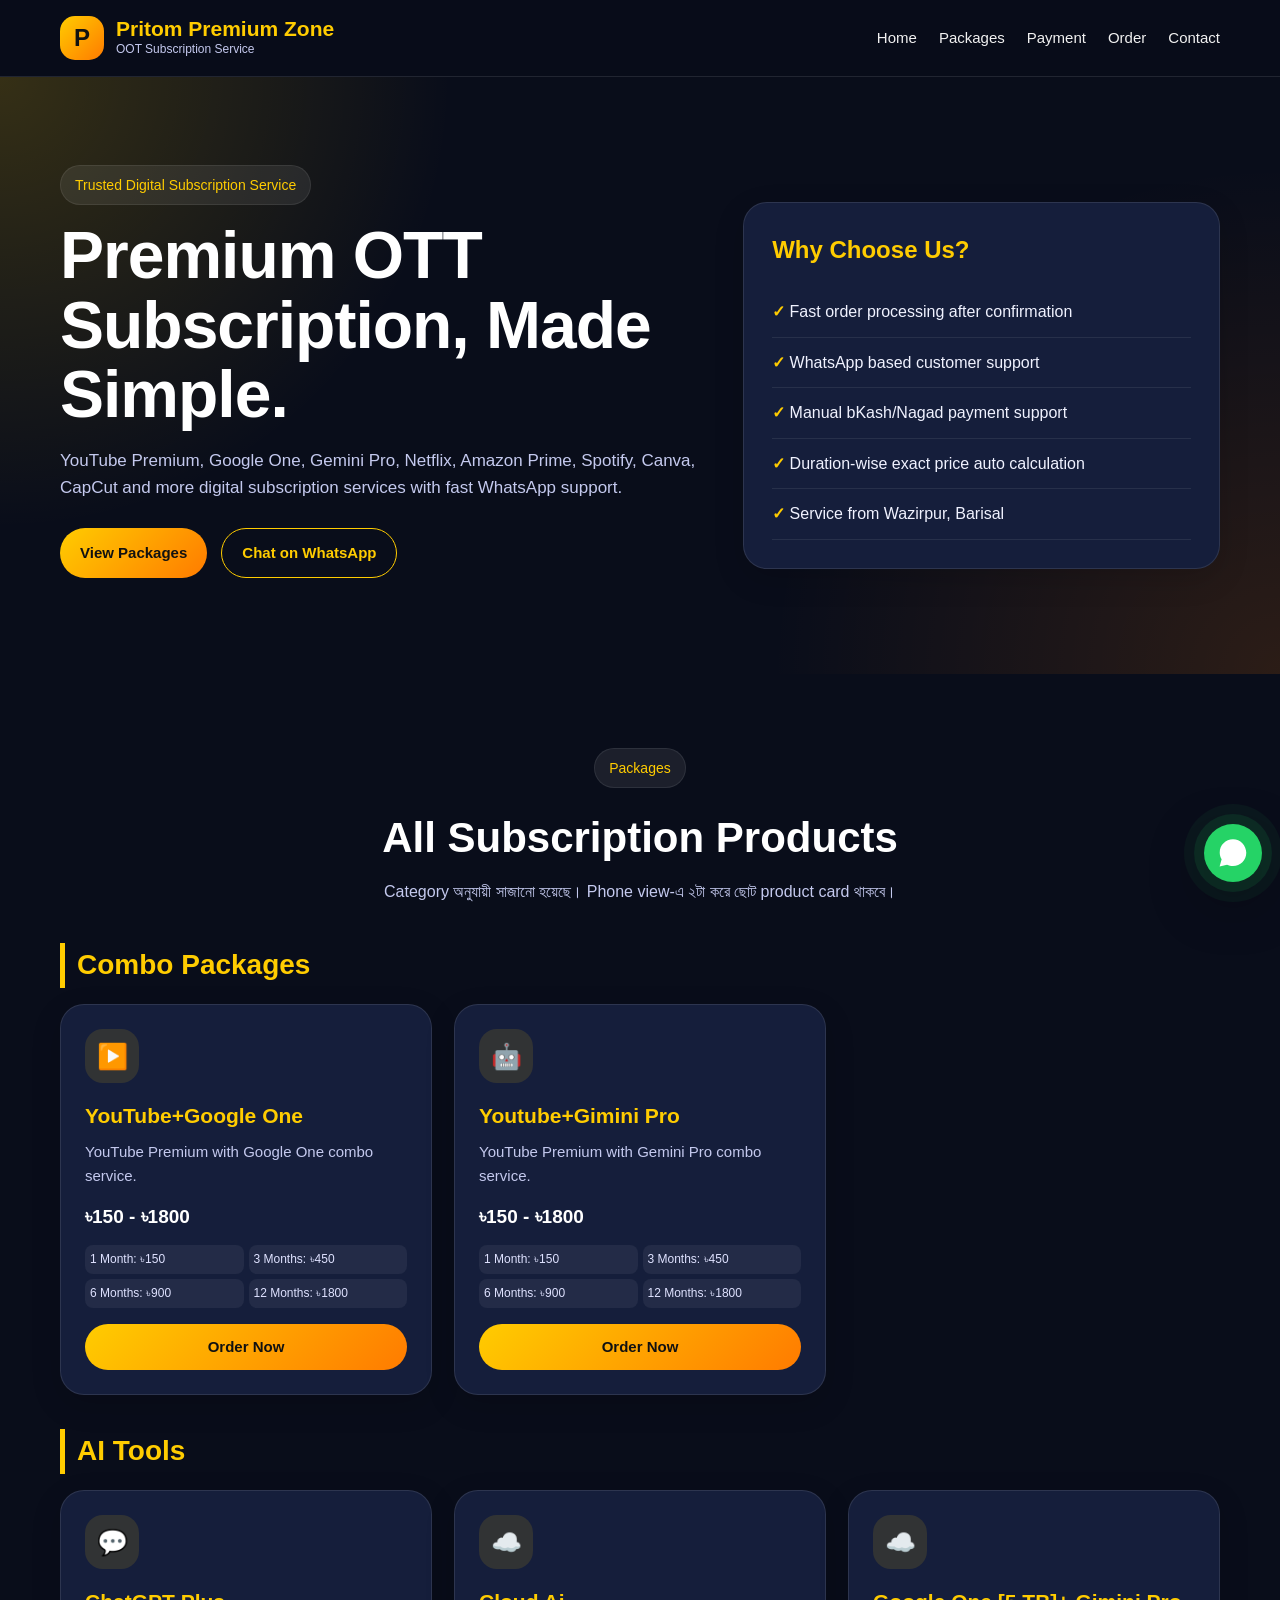
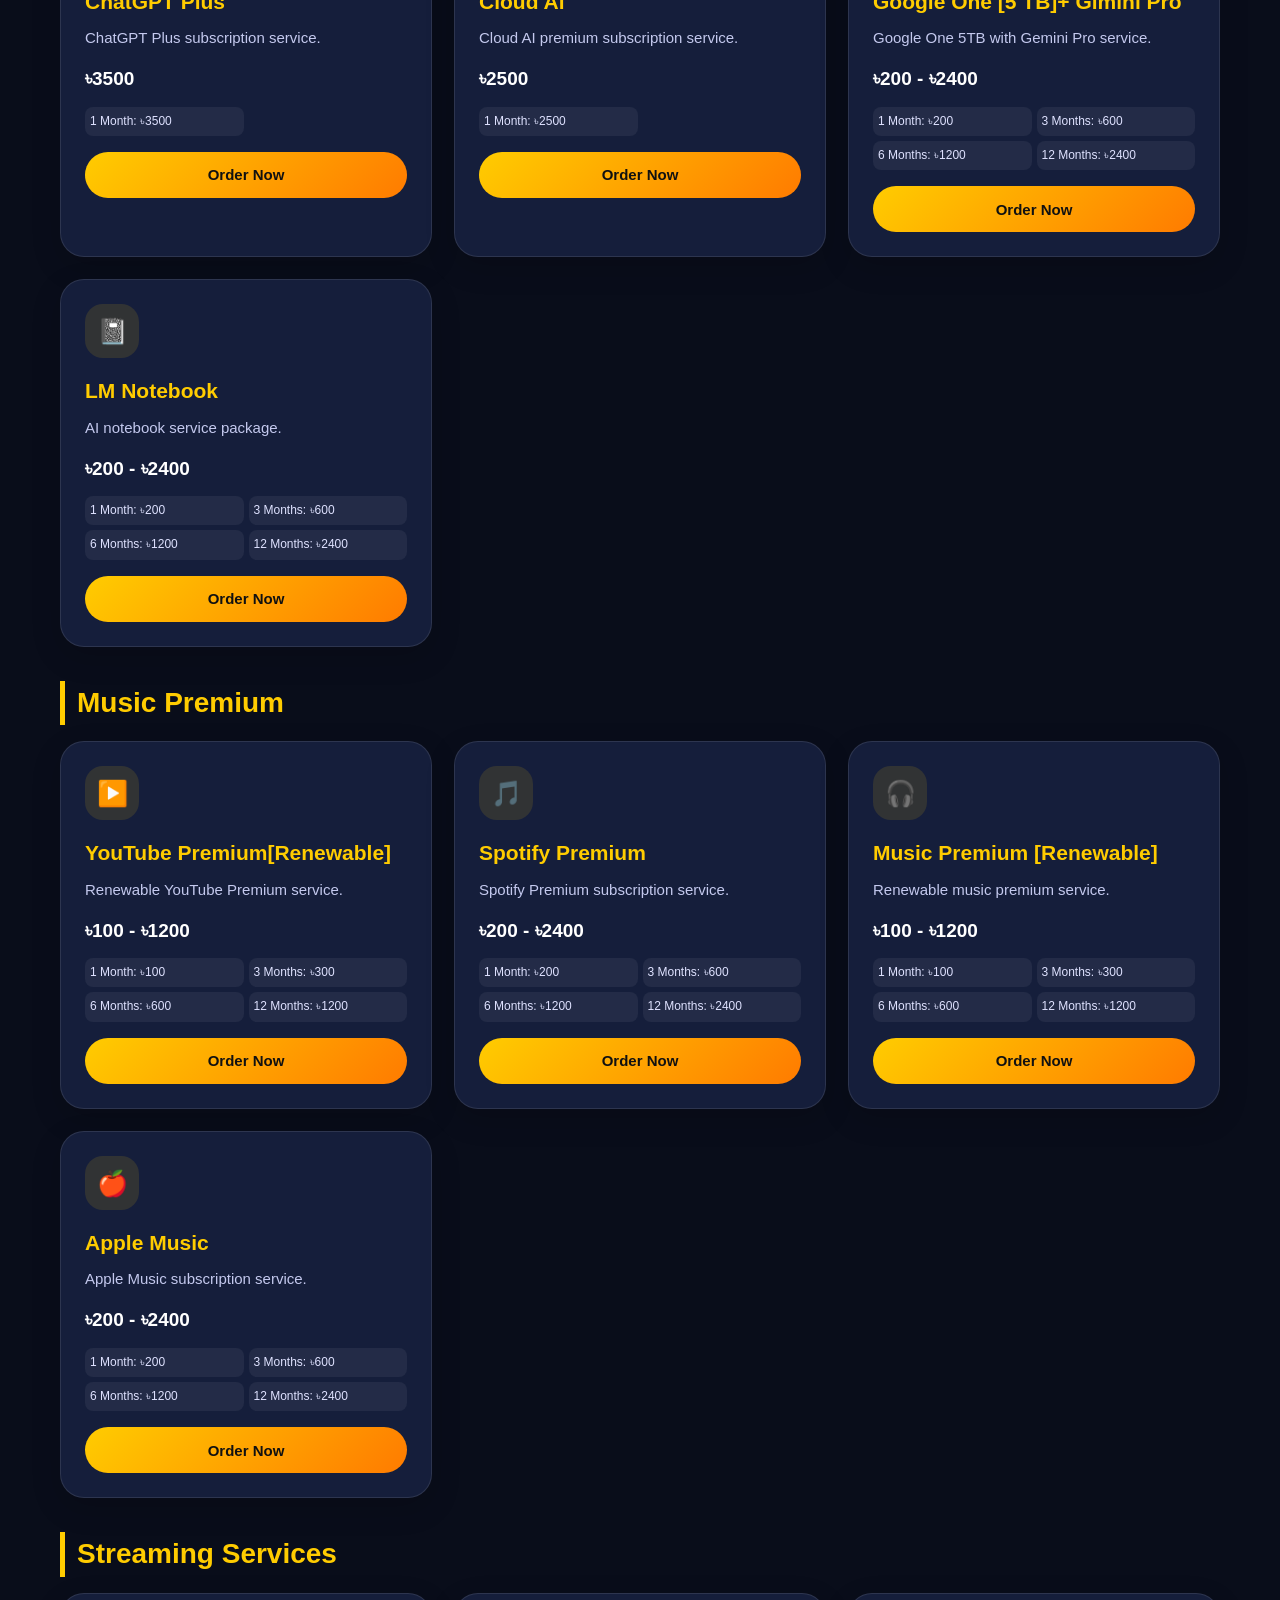
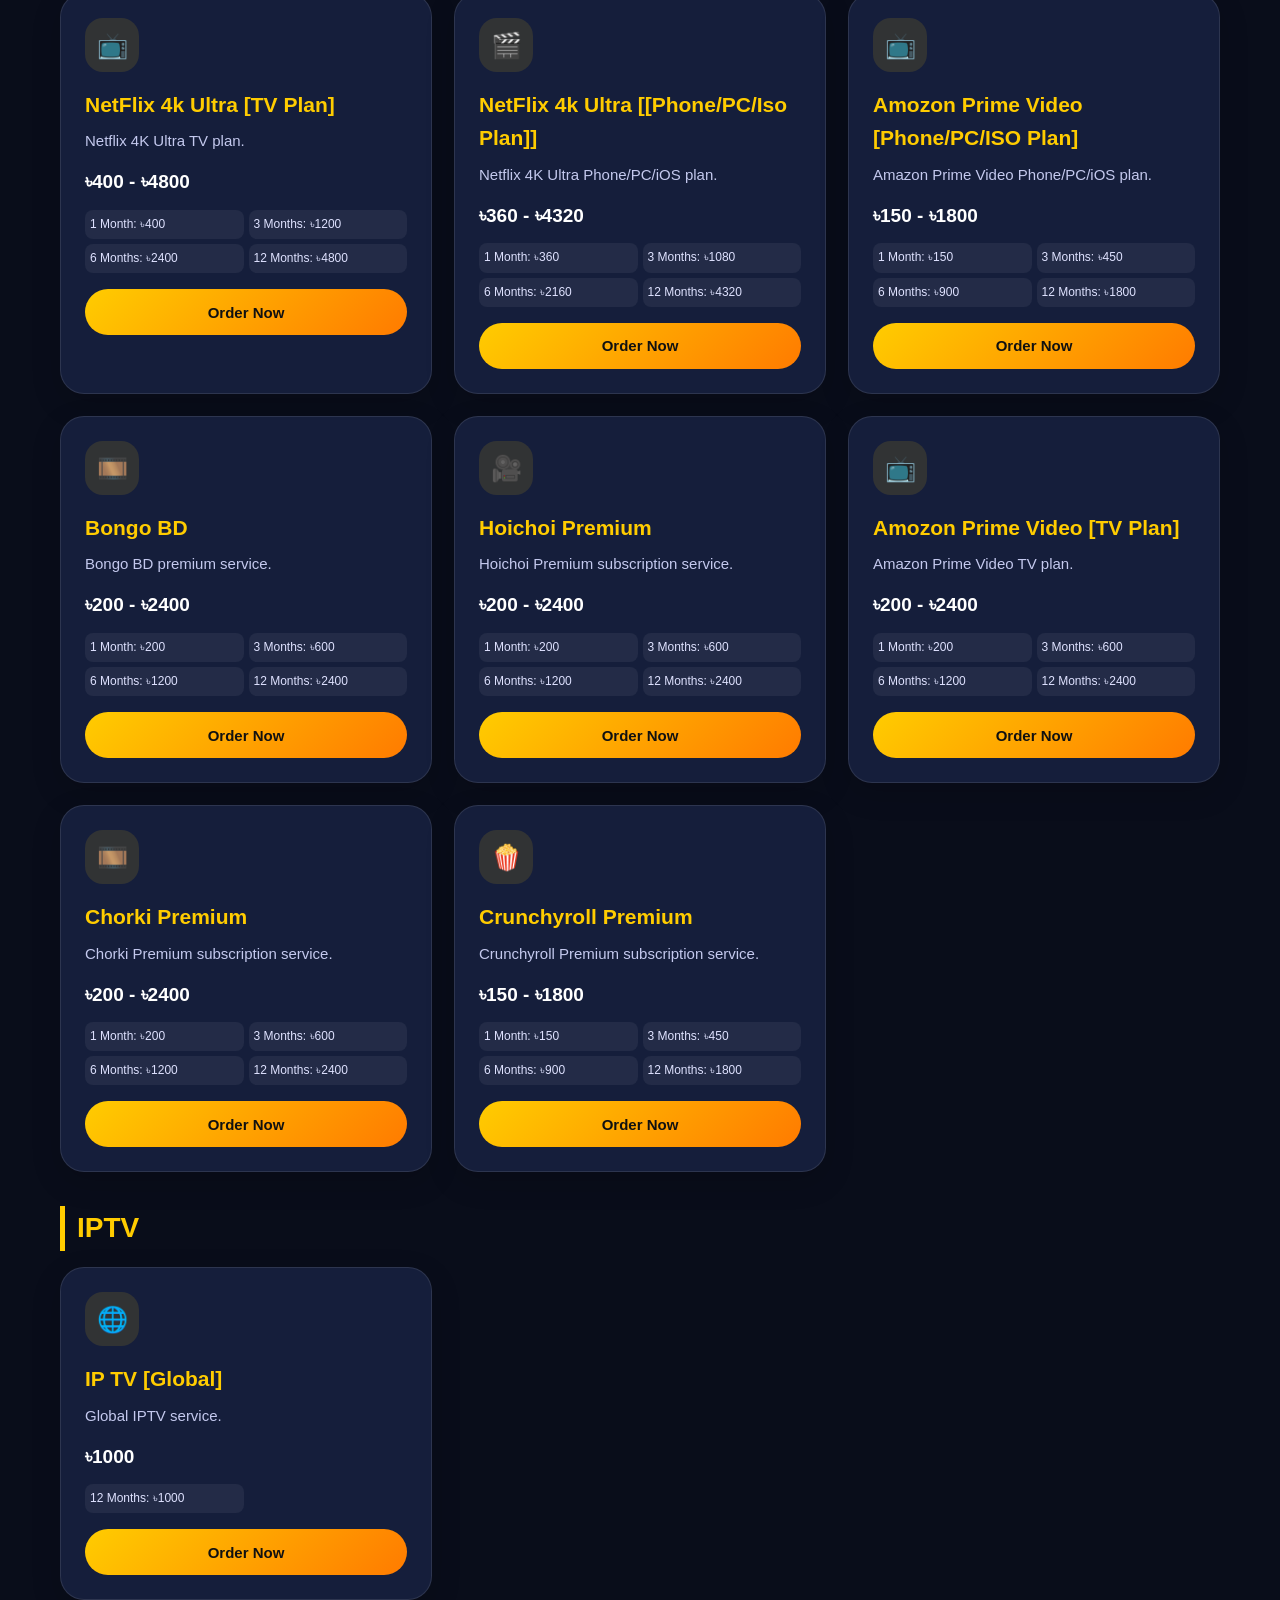
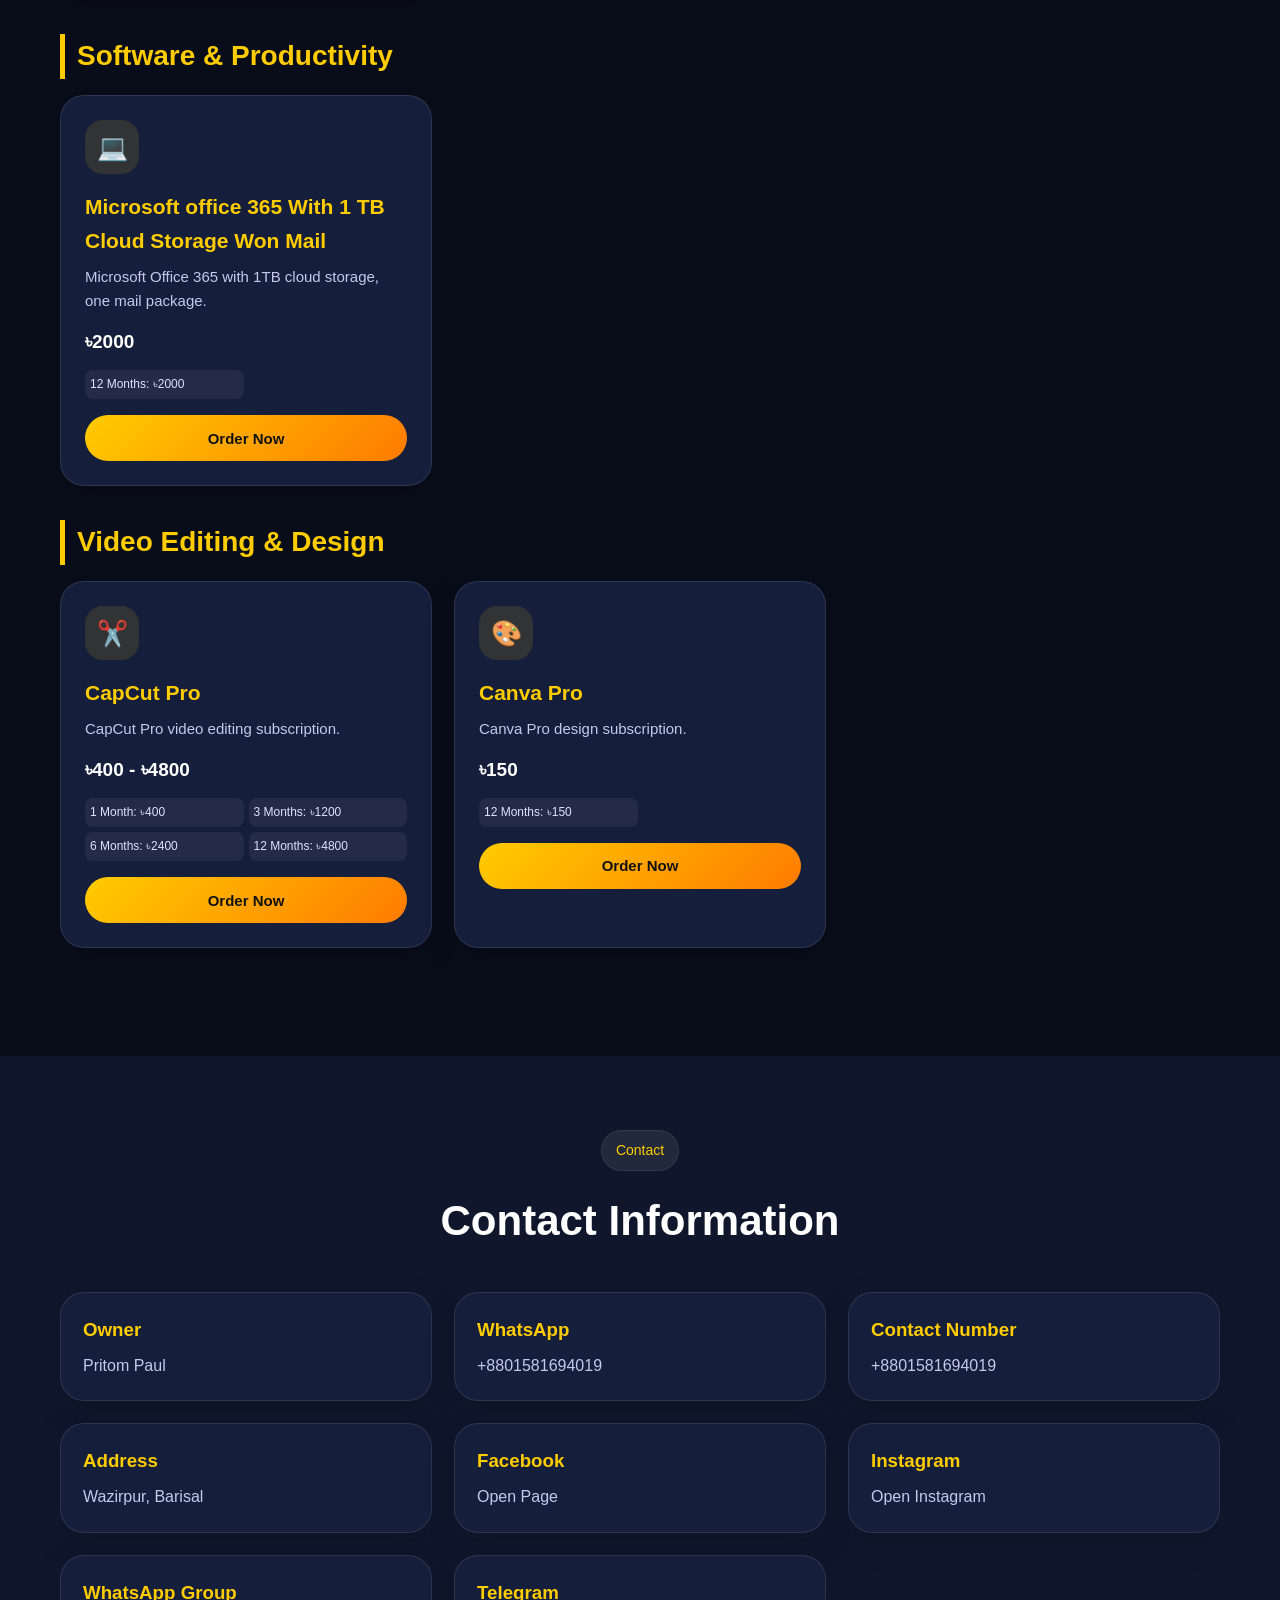
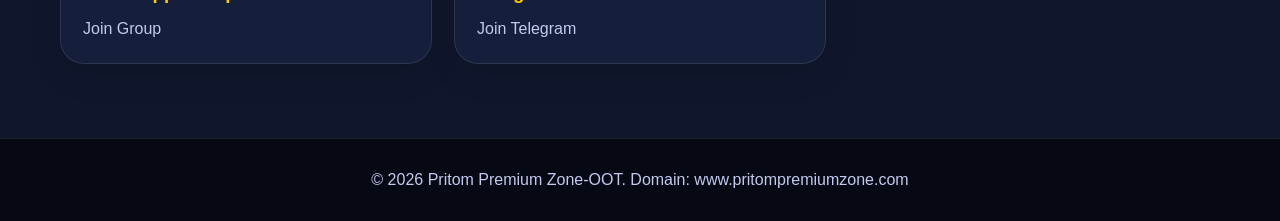
==== commit 5bdf4b8d: "Update index.html" ====
--- a/index.html
+++ b/index.html
@@ -21,8 +21,8 @@
       <nav class="nav-menu" id="navMenu">
         <a href="#home">Home</a>
         <a href="#packages">Packages</a>
-        <a href="#payment">Payment</a>
-        <a href="#order">Order</a>
+        <a href="payment.html" target="_blank">Payment</a>
+        <a href="payment.html" target="_blank">Order</a>
         <a href="#contact">Contact</a>
       </nav>
     </div>
@@ -282,124 +282,6 @@
       </div>
     </section>
 
-    <section class="section dark-section" id="payment">
-      <div class="container">
-        <div class="section-head">
-          <span class="tag">Manual Payment</span>
-          <h2>Payment Information</h2>
-          <p>Payment করার পর Transaction ID order form-এ লিখে submit করুন।</p>
-        </div>
-        <div class="payment-grid">
-          <div class="payment-card">
-            <div class="payment-icon">💳</div>
-            <h3>bKash Personal</h3>
-            <p class="payment-number">01581694019</p>
-            <button class="copy-btn" onclick="copyText('01581694019')">Copy Number</button>
-          </div>
-          <div class="payment-card">
-            <div class="payment-icon">📱</div>
-            <h3>Nagad Personal</h3>
-            <p class="payment-number">01581694019</p>
-            <button class="copy-btn" onclick="copyText('01581694019')">Copy Number</button>
-          </div>
-        </div>
-        <div class="payment-note">
-          <strong>Note:</strong> Payment করার পর অবশ্যই Transaction ID লিখুন। Payment manually verify করা হবে।
-        </div>
-      </div>
-    </section>
-
-    <section class="section" id="order">
-      <div class="container">
-        <div class="section-head">
-          <span class="tag">Order</span>
-          <h2>Place Your Order</h2>
-          <p>Product + duration select করলে exact price auto show হবে এবং WhatsApp message-এ যাবে।</p>
-        </div>
-        <div class="order-box">
-          <form id="orderForm">
-            <div class="form-grid">
-              <div class="form-group">
-                <label for="customerName">Customer Name *</label>
-                <input type="text" id="customerName" placeholder="Enter your name" required />
-              </div>
-              <div class="form-group">
-                <label for="customerPhone">Phone / WhatsApp Number *</label>
-                <input type="tel" id="customerPhone" placeholder="01XXXXXXXXX" required />
-              </div>
-              <div class="form-group">
-                <label for="serviceName">Select Package *</label>
-                <select id="serviceName" required>
-                  <option value="">Choose a package</option>
-                  <option value="YouTube+Google One">YouTube+Google One</option>
-                  <option value="Youtube+Gimini Pro">Youtube+Gimini Pro</option>
-                  <option value="ChatGPT Plus">ChatGPT Plus</option>
-                  <option value="Cloud Ai">Cloud Ai</option>
-                  <option value="Google One [5 TB]+ Gimini Pro">Google One [5 TB]+ Gimini Pro</option>
-                  <option value="LM Notebook">LM Notebook</option>
-                  <option value="YouTube Premium[Renewable]">YouTube Premium[Renewable]</option>
-                  <option value="Spotify Premium">Spotify Premium</option>
-                  <option value="Music Premium [Renewable]">Music Premium [Renewable]</option>
-                  <option value="Apple Music">Apple Music</option>
-                  <option value="NetFlix 4k Ultra [TV Plan]">NetFlix 4k Ultra [TV Plan]</option>
-                  <option value="NetFlix 4k Ultra [[Phone/PC/Iso Plan]]">NetFlix 4k Ultra [[Phone/PC/Iso Plan]]</option>
-                  <option value="Amozon Prime Video [Phone/PC/ISO Plan]">Amozon Prime Video [Phone/PC/ISO Plan]</option>
-                  <option value="Bongo BD">Bongo BD</option>
-                  <option value="Hoichoi Premium">Hoichoi Premium</option>
-                  <option value="Amozon Prime Video [TV Plan]">Amozon Prime Video [TV Plan]</option>
-                  <option value="Chorki Premium">Chorki Premium</option>
-                  <option value="Crunchyroll Premium">Crunchyroll Premium</option>
-                  <option value="IP TV [Global]">IP TV [Global]</option>
-                  <option value="Microsoft office 365 With 1 TB Cloud Storage Won Mail">Microsoft office 365 With 1 TB Cloud Storage Won Mail</option>
-                  <option value="CapCut Pro">CapCut Pro</option>
-                  <option value="Canva Pro">Canva Pro</option>
-                </select>
-              </div>
-              <div class="form-group">
-                <label for="duration">Duration *</label>
-                <select id="duration" required>
-                  <option value="">Choose duration</option>
-                  <option value="1 Month">1 Month</option>
-                  <option value="3 Months">3 Months</option>
-                  <option value="6 Months">6 Months</option>
-                  <option value="12 Months">12 Months</option>
-                </select>
-              </div>
-              <div class="form-group full-row">
-                <label for="selectedPrice">Selected Price</label>
-                <input type="text" id="selectedPrice" value="" placeholder="Product + duration select করলে price আসবে" readonly />
-              </div>
-              <div class="form-group full-row">
-                <label for="gmail">Gmail / Account Email</label>
-                <input type="email" id="gmail" placeholder="Enter Gmail if needed" />
-              </div>
-              <div class="form-group">
-                <label for="paymentMethod">Payment Method *</label>
-                <select id="paymentMethod" required>
-                  <option value="bKash Personal - 01581694019">bKash Personal - 01581694019</option>
-                  <option value="Nagad Personal - 01581694019">Nagad Personal - 01581694019</option>
-                  <option value="Payment Not Done Yet">Payment Not Done Yet</option>
-                </select>
-              </div>
-              <div class="form-group">
-                <label for="transactionId">Transaction ID</label>
-                <input type="text" id="transactionId" placeholder="Payment TrxID if paid" />
-              </div>
-              <div class="form-group full-row">
-                <label for="paymentSender">Payment Sender Number</label>
-                <input type="text" id="paymentSender" placeholder="যে number থেকে payment করেছেন" />
-              </div>
-              <div class="form-group full-row">
-                <label for="note">Additional Note</label>
-                <textarea id="note" placeholder="Write your request or extra details"></textarea>
-              </div>
-            </div>
-            <button type="submit" class="btn primary full">Send Order to WhatsApp</button>
-          </form>
-        </div>
-      </div>
-    </section>
-
     <section class="section dark-section" id="contact">
       <div class="container">
         <div class="section-head">
